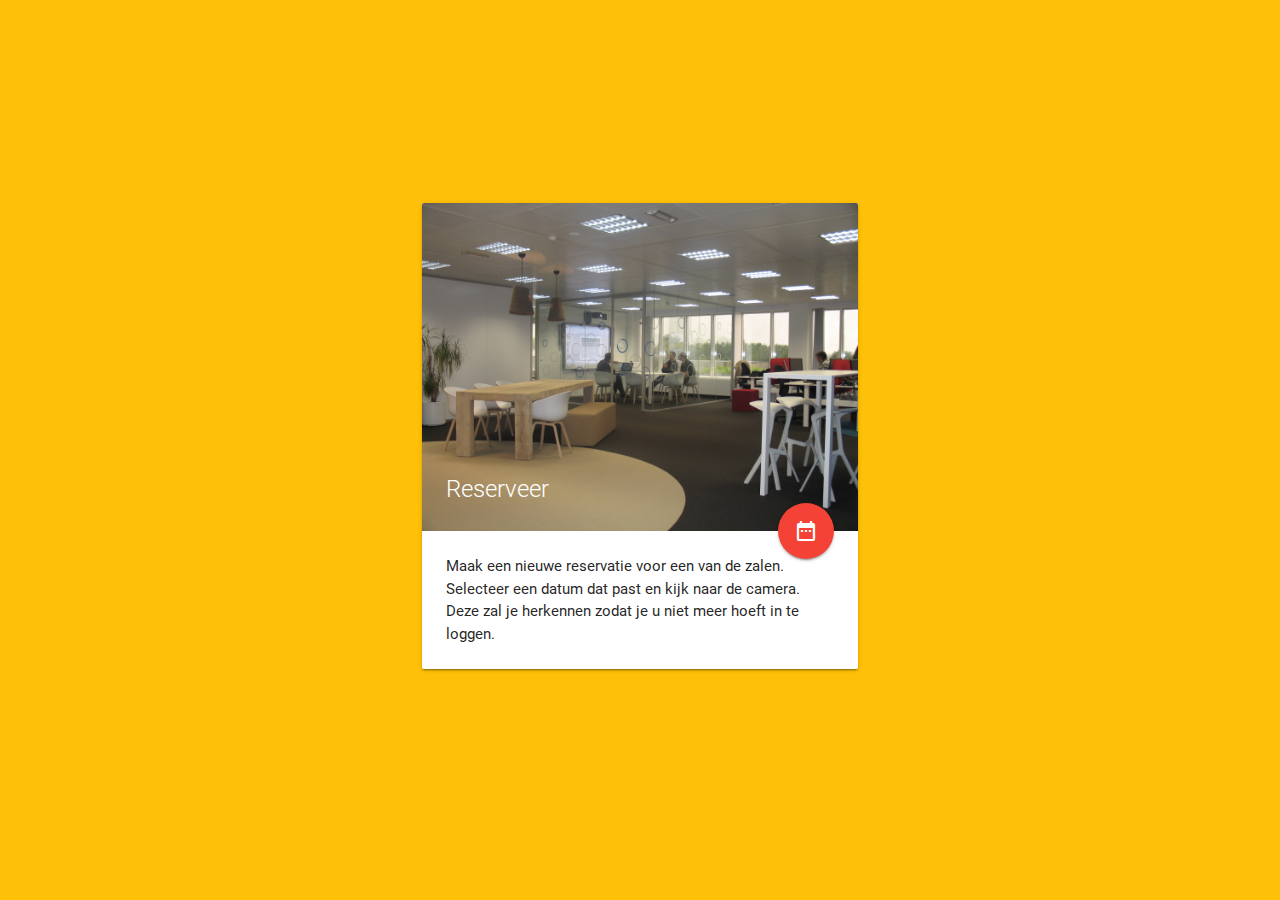
==== frontend/index.html @ e90c12db "intro en date page" ====
<!DOCTYPE html>
<html>

<head>
    <link href="https://fonts.googleapis.com/icon?family=Material+Icons" rel="stylesheet">
    <link type="text/css" rel="stylesheet" href="css/materialize.min.css" media="screen,projection" />
    <meta name="viewport" content="width=device-width, initial-scale=1.0" /> </head>

<body class="amber">
    <main class="container valign-wrapper" style="height: 100vh;">
        <div class="row">
            <div class="col s12 m6" style="margin: 0 auto; float: none;">
                <div class="card">
                    <div class="card-image"> <img src="img/sample-1.jpg"> <span class="card-title">Reserveer</span> <a href="data.html" class="btn-floating btn-large halfway-fab waves-effect waves-light red"><i class="material-icons">date_range</i></a> </div>
                    <div class="card-content">
                        <p class="left-align">Maak een nieuwe reservatie voor een van de zalen.<br> Selecteer een datum dat past en kijk naar de camera.<br>Deze zal je herkennen zodat je u niet meer hoeft in te loggen.</p>
                    </div>
                </div>
            </div>
        </div>
    </main>
    <script type="text/javascript" src="https://code.jquery.com/jquery-3.2.1.min.js"></script>
    <script type="text/javascript" src="js/materialize.min.js"></script>
</body>

</html>
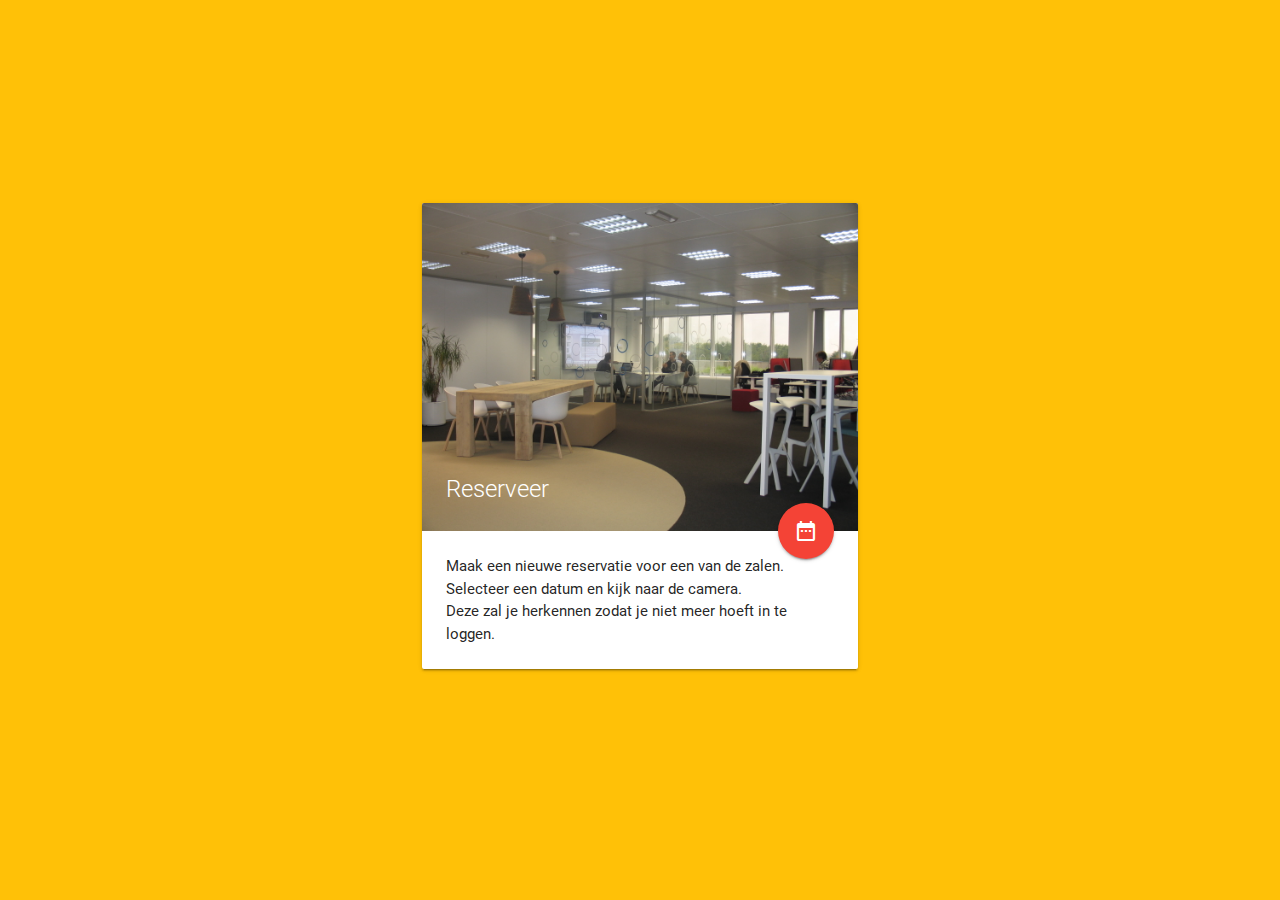
==== commit 7ea340af: "index" ====
--- a/frontend/index.html
+++ b/frontend/index.html
@@ -3,24 +3,28 @@
 
 <head>
     <link href="https://fonts.googleapis.com/icon?family=Material+Icons" rel="stylesheet">
-    <link type="text/css" rel="stylesheet" href="css/materialize.min.css" media="screen,projection" />
-    <meta name="viewport" content="width=device-width, initial-scale=1.0" /> </head>
+    <link type="text/css" rel="stylesheet" href="css/materialize.min.css" media="screen,projection"/>
+    <meta name="viewport" content="width=device-width, initial-scale=1.0"/>
+</head>
 
 <body class="amber">
-    <main class="container valign-wrapper" style="height: 100vh;">
-        <div class="row">
-            <div class="col s12 m6" style="margin: 0 auto; float: none;">
-                <div class="card">
-                    <div class="card-image"> <img src="img/sample-1.jpg"> <span class="card-title">Reserveer</span> <a href="data.html" class="btn-floating btn-large halfway-fab waves-effect waves-light red"><i class="material-icons">date_range</i></a> </div>
-                    <div class="card-content">
-                        <p class="left-align">Maak een nieuwe reservatie voor een van de zalen.<br> Selecteer een datum dat past en kijk naar de camera.<br>Deze zal je herkennen zodat je u niet meer hoeft in te loggen.</p>
-                    </div>
+<main class="container valign-wrapper" style="height: 100vh;">
+    <div class="row">
+        <div class="col s12 m6" style="margin: 0 auto; float: none;">
+            <div class="card">
+                <div class="card-image"><img src="img/sample-1.jpg"> <span class="card-title">Reserveer</span> <a
+                        href="data.html" class="btn-floating btn-large halfway-fab waves-effect waves-light red"><i
+                        class="material-icons">date_range</i></a></div>
+                <div class="card-content">
+                    <p class="left-align">Maak een nieuwe reservatie voor een van de zalen.<br> Selecteer een datum en kijk naar de camera.<br>Deze zal je herkennen zodat je niet meer hoeft in te loggen.
+                    </p>
                 </div>
             </div>
         </div>
-    </main>
-    <script type="text/javascript" src="https://code.jquery.com/jquery-3.2.1.min.js"></script>
-    <script type="text/javascript" src="js/materialize.min.js"></script>
+    </div>
+</main>
+<script type="text/javascript" src="https://code.jquery.com/jquery-3.2.1.min.js"></script>
+<script type="text/javascript" src="js/materialize.min.js"></script>
 </body>
 
 </html>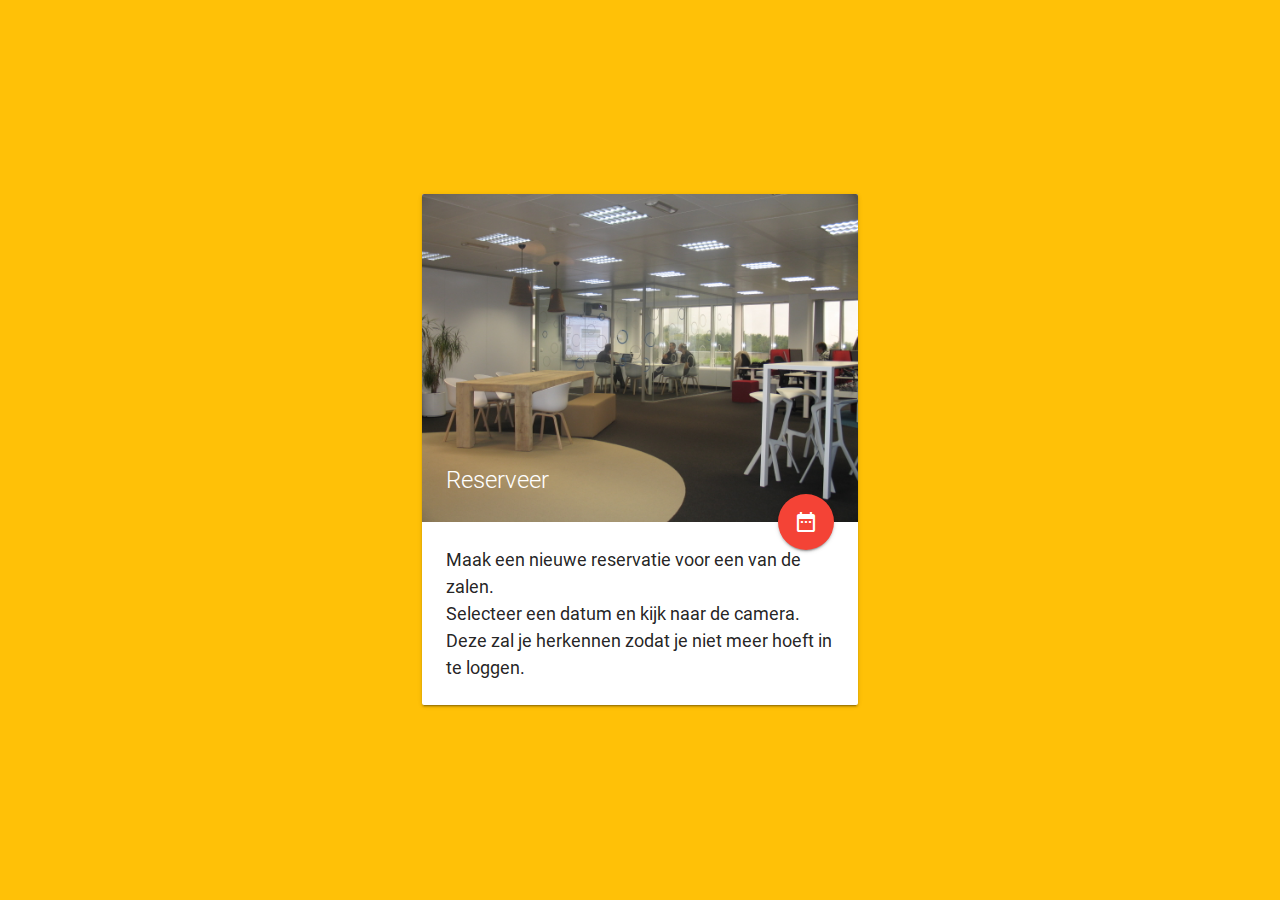
==== commit ebb43fa8: "small css fixes" ====
--- a/frontend/index.html
+++ b/frontend/index.html
@@ -5,12 +5,18 @@
     <link href="https://fonts.googleapis.com/icon?family=Material+Icons" rel="stylesheet">
     <link type="text/css" rel="stylesheet" href="css/materialize.min.css" media="screen,projection"/>
     <meta name="viewport" content="width=device-width, initial-scale=1.0"/>
+        <style>
+        p {
+            font-size: 1.2em;
+        }
+    </style>
 </head>
 
 <body class="amber">
 <main class="container valign-wrapper" style="height: 100vh;">
     <div class="row">
-        <div class="col s12 m6" style="margin: 0 auto; float: none;">
+        <div class="col s12 m6" style="margin: 0 auto; float: none; position: relative;
+    top: 13px;">
             <div class="card">
                 <div class="card-image"><img src="img/sample-1.jpg"> <span class="card-title">Reserveer</span> <a
                         href="data.html" class="btn-floating btn-large halfway-fab waves-effect waves-light red"><i
